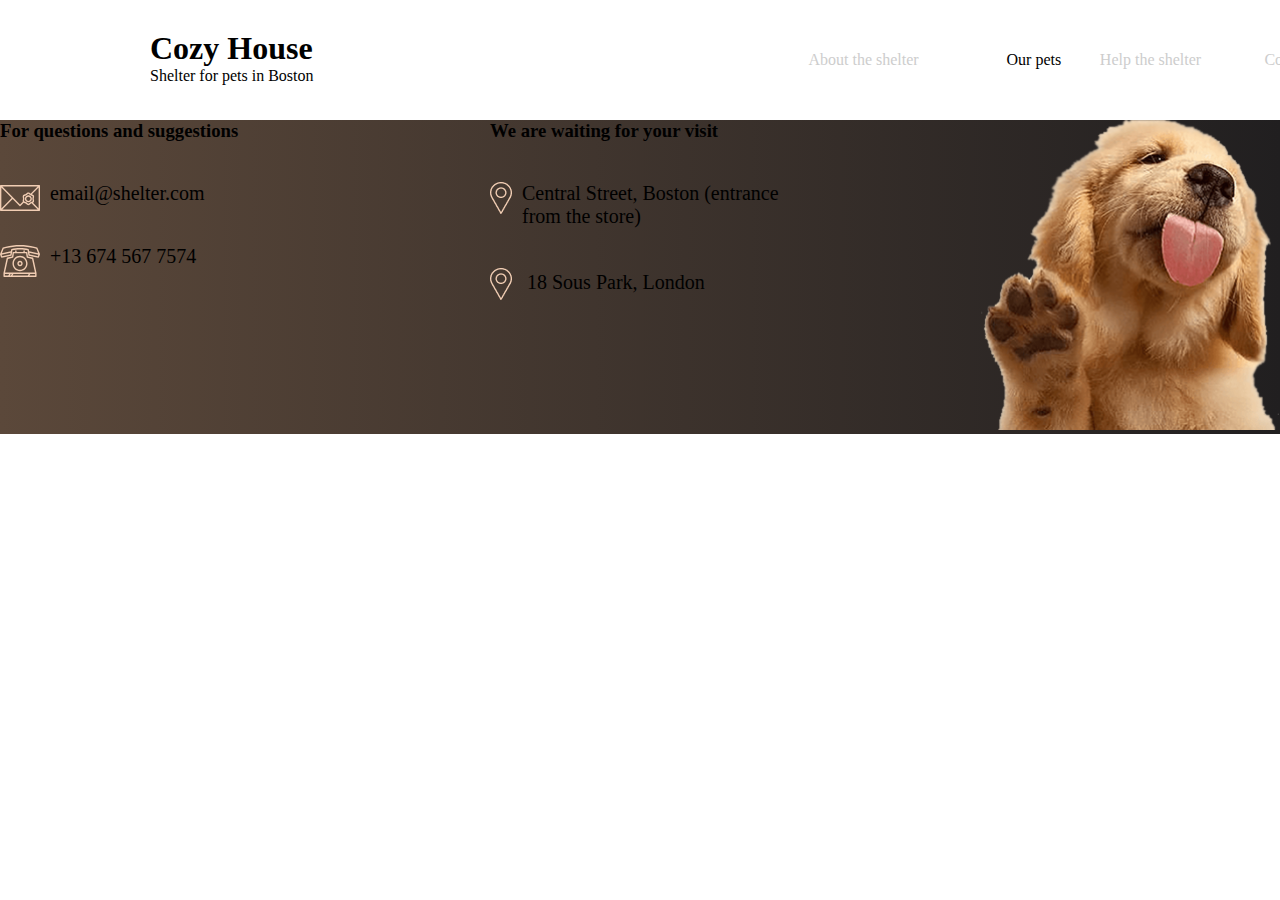
==== shelter/pages/pets/pets.html @ 48622938 "shelter" ====
<!DOCTYPE html>
<html lang="ru-RU">
    <head>
        <link rel="stylesheet" type="text/css" href="style_pets.css">
    </head>
<body>
    <div class="conteiner">  
    <div class="header">
        <div class="first">
            <div class="lodo">
                <div><h1>Cozy House</h1></div>
                <div>Shelter for pets in Boston</div>
            </div>
            <nav>
                <ul>
                    <li><a href="../main/index.html">About the shelter</a> </li>
                    <li><a href="#" class="active"></a> Our pets </a></li>
                    <li><a href="#">Help the shelter</a> </li>
                    <li><a href="#"> Contacts </a></li>
                </ul>
            </nav>
        </div>
    </div>
</div>
    
    
  

       <footer>
            <div class="content">
            <div class="foo_screen">
               
                <div class="item">
                   <h3>For questions and suggestions</h3>
                   <p><img src="../../assets/icons/icon-email.svg" style="float:left; vertical-align: middle; margin-right:10px "> email@shelter.com</p>
                   <p> <img src="../../assets/icons/icon-phone.svg" style="float:left; vertical-align: middle; margin-right:10px ">+13 674 567 7574</p>
                   
                </div>
                <div class="item">
                     <h3>We are waiting for your visit</h3>
                   <p><img src="../../assets/icons/icon-marker.png" style="float:left; vertical-align: middle; margin-right:10px "> 
                     Central Street, Boston  (entrance from the store)</p>
                   <p> <img src="../../assets/icons/icon-marker.png"   style="vertical-align: middle; margin-right:10px ">
                      18 Sous Park, London</p>
                  </div>
                
                <div class="item">
                   <img src="../../assets/images/footer-puppy.png" alt="">
                   
                </div>
            </div>
            </div>
        </footer>
  
 

</body>
    </html>
---- shelter/pages/pets/style_pets.css ----
body {
    margin:0;
    padding:0;
    background: #FFFFFF;
    box-sizing: border-box;
}
.conteiner{width: 1500px;
    margin: 0;

}
.header{
    width: 1280px;
   margin: 0 auto !important;
}

.first {
    display: flex;
    justify-content: space-between;
    margin: 30px 40px;
}

.logo {}

nav{
   
}

ul { 
    list-style:none; 
}

ul li {
    display:inline-block; 
    margin:5px;
}

h1 {
    margin:0;
}
h3 {
    margin: 0;
}

a {
    color: #CDCDCD;
    text-decoration: none;
    padding: 7em 1.54em
}

a.hover {
    text-decoration: none
}
a.active {
    color:#FAFAFA; 
    text-decoration: underline;
    font-style: bold;
}


footer {
    background: linear-gradient(to right, #5B483A, #211F20);
    margin:0;
    padding: 0;
}
    
.content {
    width: 1280px;
}

.foo_screen {                          
    display: flex;
    justify-content: space-between;
}
.item {
    width: 300px;   
    
}
.item p {
    margin-top: 40px; 
    font-size: 20px;
}
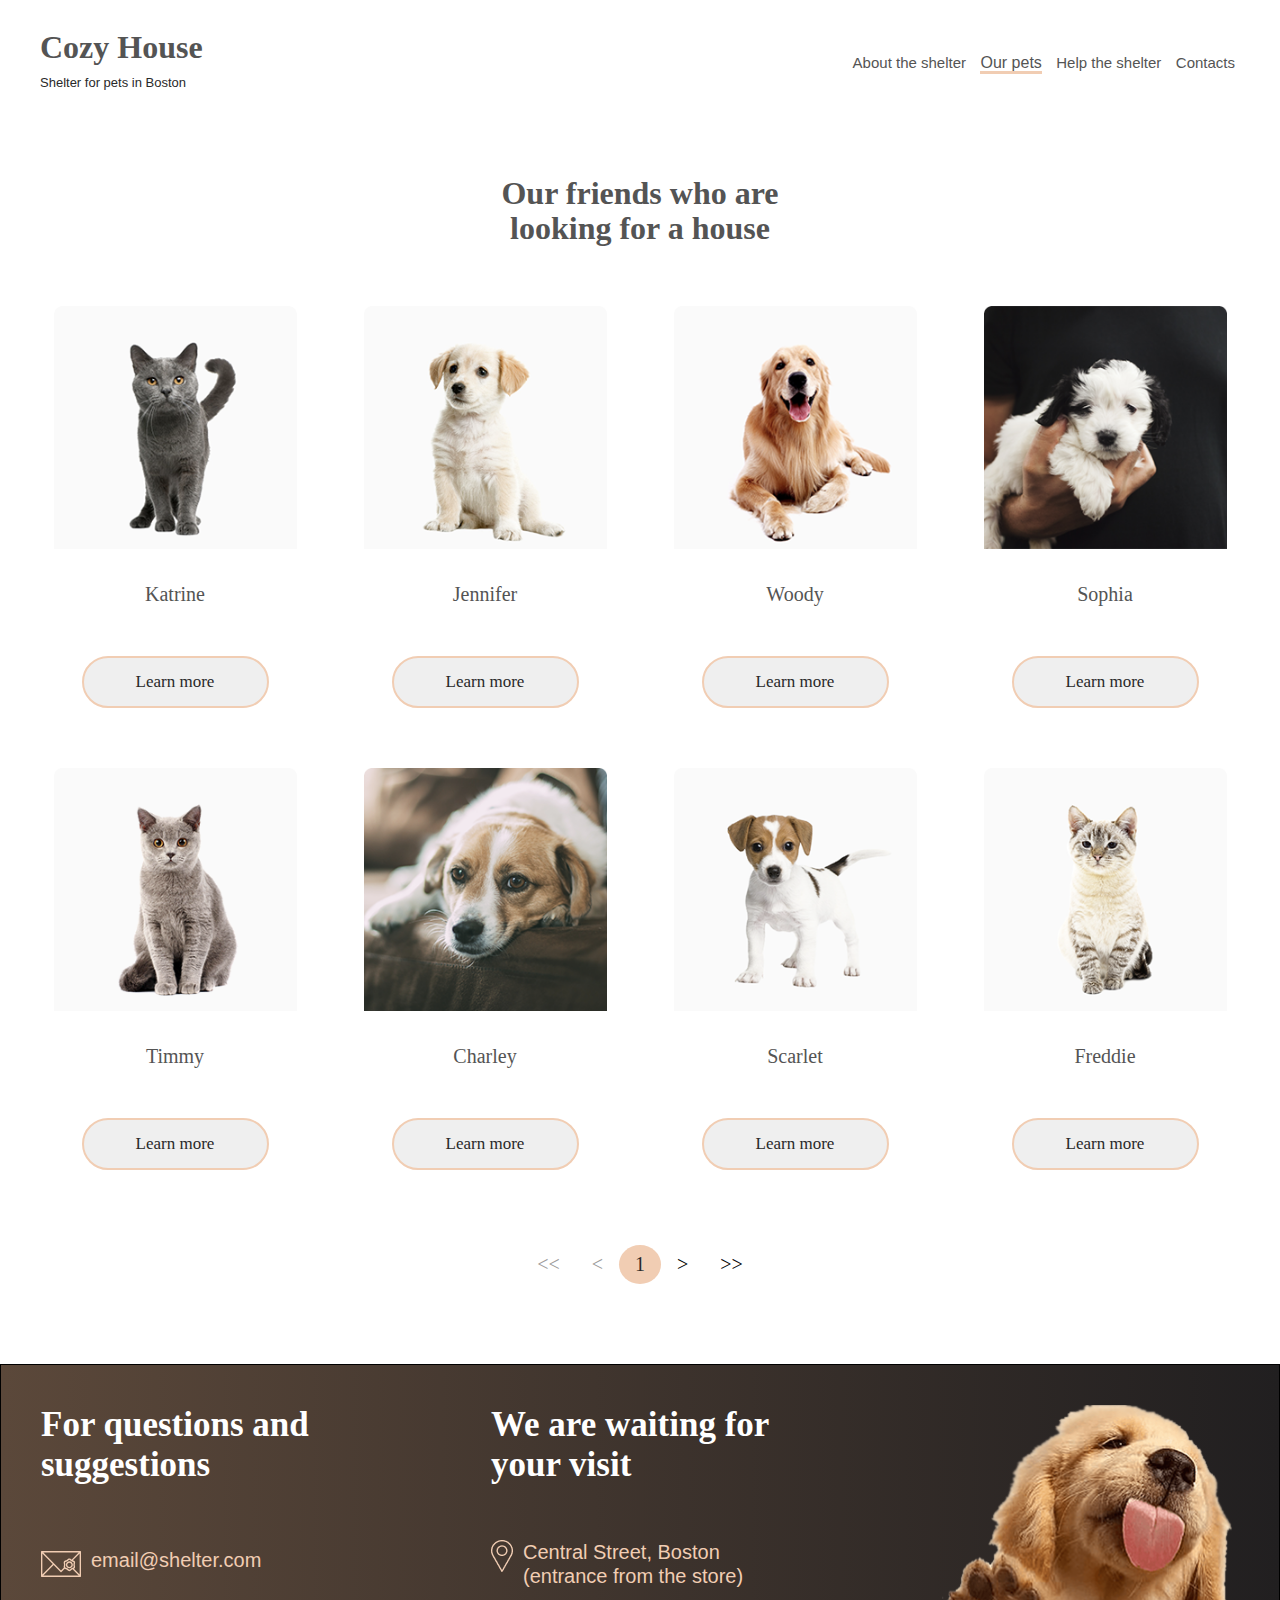
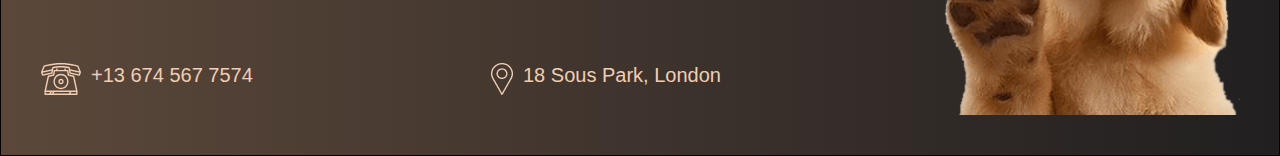
==== commit ac025099: "feat: reload shelter" ====
--- a/shelter/pages/pets/pets.html
+++ b/shelter/pages/pets/pets.html
@@ -4,55 +4,153 @@
         <link rel="stylesheet" type="text/css" href="style_pets.css">
     </head>
 <body>
-    <div class="conteiner">  
+     
     <div class="header">
-        <div class="first">
-            <div class="lodo">
-                <div><h1>Cozy House</h1></div>
-                <div>Shelter for pets in Boston</div>
+        <div class="header-content">
+            <div class="lodo"> 
+                <a href="../main/index.html">
+                <h1>Cozy House</h1>
+                <div class="logo-text">Shelter for pets in Boston</div>
+                </a>
             </div>
             <nav>
                 <ul>
                     <li><a href="../main/index.html">About the shelter</a> </li>
-                    <li><a href="#" class="active"></a> Our pets </a></li>
-                    <li><a href="#">Help the shelter</a> </li>
-                    <li><a href="#"> Contacts </a></li>
+                    <li class=""><a href="#" class="active">Our pets </a></li>
+                    <li><a href="../main/index.html#help_us">Help the shelter</a> </li>
+                    <li><a href="#contact"> Contacts </a></li>
                 </ul>
             </nav>
         </div>
     </div>
-</div>
-    
+
+    <div class="pets">
+        <div class="pets-conteiner"> 
+            <h1>Our friends who
+                    are looking for a house</h1>
+            <div class="pets-conteiner-content">
+               <div class="item"> <img src="../../assets/images/pets/pets-katrine.png" alt="pets-katrine">
+                <p>Katrine</p>
+                <button>
+                    Learn more
+                </button>
+                </div>
+
+                <div class="item"> <img src="../../assets/images/pets/pets-jennifer.png" alt="pets-jennifer">
+                    <p>Jennifer</p>
+                    <button>
+                        Learn more 
+                    </button>
+                </div>
+
+                <div class="item"> <img src="../../assets/images/pets/pets-woody.png" alt="peps-woody">
+                    <p>Woody</p>
+                    <button>
+                        Learn more
+                    </button>
+                </div>
+
+                <div class="item"> <img src="../../assets/images/pets/pets-sophia.png" alt="pets-sophia">
+                    <p>Sophia</p>
+                    <button>
+                        Learn more
+                    </button>
+                </div>
+
+                <div class="item"> <img src="../../assets/images/pets/pets-timmy.png" alt="pets-timmy">
+                    <p>Timmy</p>
+                    <button>
+                        Learn more
+                    </button>
+                </div>
+
+                <div class="item"> <img src="../../assets/images/pets/pets-charly.png" alt="pets-charly">
+                    <p>Charley</p>
+                    <button >
+                        Learn more
+                    </button>
+                </div>
+
+                <div class="item"> <img src="../../assets/images/pets/pets-scarlet.png" alt="pets-scarlet">
+                    <p>Scarlet</p>
+                    <button>
+                        Learn more
+                    </button>
+                </div>
+
+                <div class="item"> <img src="../../assets/images/pets/pets-freddie.png" alt="pets-freddie">
+                    <p>Freddie</p>
+                    <button>
+                        Learn more
+                    </button>
+                </div>
+
+               
+            </div>
+
+            <div class="pagination">
+    <a href="#" ><<</a>
+    <a href="#"><</a>
+    <a class="active" href="#">1</a>
+    <a href="#">></a>
+    <a href="#">>></a>
+            </div>
+
+
+        </div>
+
+    </div>
     
   
 
-       <footer>
-            <div class="content">
-            <div class="foo_screen">
-               
-                <div class="item">
-                   <h3>For questions and suggestions</h3>
-                   <p><img src="../../assets/icons/icon-email.svg" style="float:left; vertical-align: middle; margin-right:10px "> email@shelter.com</p>
-                   <p> <img src="../../assets/icons/icon-phone.svg" style="float:left; vertical-align: middle; margin-right:10px ">+13 674 567 7574</p>
-                   
-                </div>
-                <div class="item">
-                     <h3>We are waiting for your visit</h3>
-                   <p><img src="../../assets/icons/icon-marker.png" style="float:left; vertical-align: middle; margin-right:10px "> 
-                     Central Street, Boston  (entrance from the store)</p>
-                   <p> <img src="../../assets/icons/icon-marker.png"   style="vertical-align: middle; margin-right:10px ">
-                      18 Sous Park, London</p>
-                  </div>
-                
-                <div class="item">
-                   <img src="../../assets/images/footer-puppy.png" alt="">
-                   
-                </div>
+    <div id="contact" class="foo">
+        <div class="content">
+          <div class="foo_screen">
+            <div class="foo-items">
+              <h3>For questions and suggestions</h3>
+              <p>
+                <a href="mailto:shelter@shelter.com">
+                  <img
+                  src="../../assets/icons/icon-email.svg"
+                  /> email@shelter.com
+                </a>
+              </p>
+              <p>
+                <a href="tel:+111111111" >
+                <img
+                  src="../../assets/icons/icon-phone.svg"
+                /> +13 674 567 7574 </a>
+              </p>
             </div>
+  
+            <div class="foo-items">
+              <h3>We are waiting for your visit</h3>
+              <p>
+                <a href="https://goo.gl/maps/zg2xPDakyCZEcYnG9" target="_blank">
+                <img
+                  src="../../assets/icons/icon-marker.png"
+                  />
+                Central Street, Boston (entrance from the store)
+              </a>
+              </p>
+              <p>
+                <a href="https://goo.gl/maps/zg2xPDakyCZEcYnG9" target="_blank">
+                    
+                <img
+                  src="../../assets/icons/icon-marker.png"
+                  />
+                18 Sous Park, London </a>
+              </p>
             </div>
-        </footer>
   
- 
+            <div class="foo-items">
+              <img src="../../assets/images/footer-puppy.png" alt="" />
+            </div>
+          </div>
+        </div>
+      </div>
+
+
 
 </body>
     </html>--- a/shelter/pages/pets/style_pets.css
+++ b/shelter/pages/pets/style_pets.css
@@ -3,26 +3,38 @@
     padding:0;
     background: #FFFFFF;
     box-sizing: border-box;
-}
-.conteiner{width: 1500px;
-    margin: 0;
-
+    min-width: 1280px;
+  font-family: Arial, Helvetica, sans-serif;
+}
+a {
+    text-decoration: none;
 }
 .header{
-    width: 1280px;
-   margin: 0 auto !important;
-}
-
-.first {
-    display: flex;
-    justify-content: space-between;
-    margin: 30px 40px;
-}
-
-.logo {}
-
-nav{
-   
+    box-sizing: border-box;
+    position: sticky;
+    top: 0;
+    width:1280px;
+    margin: 0 auto;
+    padding: 30px 40px 0px 40px; 
+    z-index: 100;
+    background: #FFFFFF;
+}
+
+.header-content {
+    display: flex;
+    justify-content: space-between;
+    
+}
+
+.logo a {
+    text-decoration: none;
+}
+.logo-text {
+    margin-top: 10px;
+    font-size: 13px;
+    color: #292929;
+    font-family: Arial, Helvetica, sans-serif;
+    font-weight: 400;
 }
 
 ul { 
@@ -30,52 +42,196 @@
 }
 
 ul li {
-    display:inline-block; 
+    display:inline-block;     
     margin:5px;
+    line-height: 24px;
+    font-family: Arial, Helvetica, sans-serif;
 }
 
 h1 {
     margin:0;
+    line-height: 35.2px;
+    font-family: Georgia, 'Times New Roman', Times, serif;
+    color: #545454;
 }
 h3 {
     margin: 0;
 }
 
-a {
-    color: #CDCDCD;
-    text-decoration: none;
-    padding: 7em 1.54em
-}
-
-a.hover {
-    text-decoration: none
-}
-a.active {
-    color:#FAFAFA; 
-    text-decoration: underline;
-    font-style: bold;
-}
-
-
-footer {
-    background: linear-gradient(to right, #5B483A, #211F20);
+ul li a {
+    color: #545454;
+    text-decoration: none;
+    font-size: 15px;
+}
+
+ul li a:hover:not(.active){
+    color:#3a3939;
+    font-size: 16px;
+}
+
+ul li .active {
+    border-bottom: 3px solid #F1CDB3 ;
+    text-decoration: none; 
+    font-size: 16px;
+}  
+
+a:disabled {
+    color: red; 
+}
+
+.pets {
+    box-sizing: border-box;
+    min-width: 1280px;
+    margin: 0;
+    display: flex;
+    flex-direction: column;
+}
+
+.pets-conteiner{
+    box-sizing: border-box;
+    width: 1280px;
+    margin: 0 auto;
+    display: flex;
+    flex-wrap: wrap;
+    justify-content: space-around;
+    padding: 80px 40px;
+
+}
+
+.pets-conteiner-content {
+    display: flex;
+    flex-wrap: wrap;
+    justify-content: space-between;
+    gap: 30px;
+    padding-top: 60px;
+}
+.pets-conteiner-content p {
+    font-family: Georgia, 'Times New Roman', Times, serif;
+    font-size: 20px;
+    font-weight: 400;
+    color: #545454;
+    margin-top: 30px;
+
+}
+.pets-conteiner-content .item {
+    text-align: center;
+    gap: 10px;
+}
+
+.item:hover {
+    cursor: pointer;
+    background: #e7e4e5;
+    border-radius: 20px;
+ }
+
+ .item:hover :nth-child(3){
+    background: #f1c4a4;
+  }
+  .item img {
+    width: 90%;
+  }
+  
+
+.pets-conteiner-content button {
+    border-radius: 50px;
+    border-color: #F1CDB3;
+    text-align: center;
+    border: solid 2px  #F1CDB3;
+    font-size: 17px;
+    font-family: Georgia, 'Times New Roman', Times, serif;
+    color: #292929;
+    width:187px;
+    height: 52px;
+    margin: 30px;
+}
+
+.pets-conteiner-content button:hover {
+    background: #f1cdb3;
+  }
+.pets h1 {
+    text-align: center;
+    margin: 0 auto;
+    width: 30%;
+}
+
+
+.foo {
+    background: linear-gradient(to right, #5b483a, #211f20);
+    border: solid 1px;
+    box-sizing: border-box;
+  }
+  
+  .foo .content {
+    width: 1280px;
+  }
+  .foo_screen {
+    margin: 40px 40px 40px 40px;
+    display: flex;
+    justify-content: space-between;
+  }
+  .foo-items {
+    display: flex;
+    flex-direction: column;
+    width: 300px;
+    justify-content: space-between;
+    align-content: stretch;
+  }
+  .foo-items p {  
+    font-size: 20px;
+    color:#F1CDB3;
+  }
+  
+  .foo-items p >a {
+    vertical-align: middle;
+    font-size: 20px !important;
+    color:#F1CDB3 !important;
+    text-decoration: none;
+    font-family: Arial, Helvetica, sans-serif;
+  }
+  .foo-items h3 {
+      font-family: Georgia, 'Times New Roman', Times, serif;
+      font-size: 35px;
+    color: #FFFFFF;
+  }
+  
+  .foo-items a >img {
     margin:0;
-    padding: 0;
-}
-    
-.content {
-    width: 1280px;
-}
-
-.foo_screen {                          
-    display: flex;
-    justify-content: space-between;
-}
-.item {
-    width: 300px;   
-    
-}
-.item p {
-    margin-top: 40px; 
+    float: left; 
+    vertical-align: middle; 
+    margin-right: 10px;
+  }
+
+
+  .pagination {
+    display: inline-block;
+    margin-top: 45px;
+}
+
+.pagination a {
+    color: black;
+    float: left;
+    padding: 8px 16px;
+    text-decoration: none;
+    font-family: Georgia, 'Times New Roman', Times, serif;
     font-size: 20px;
+}
+
+.pagination a.active {
+    background-color: #F1CDB3;
+    color: #292929;
+    border-radius: 50%;
+    font-family: Georgia, 'Times New Roman', Times, serif;
+}
+
+.pagination a:hover:not(.active):not(:nth-child(1)):not(:nth-child(2)) {
+    background-color: #ddd;
+    border-radius: 50%;
+}
+
+.pagination a:nth-child(2)  {
+    color: #9c9a9a;
+}
+
+.pagination a:nth-child(1)  {
+    color: #9c9a9a;
 }